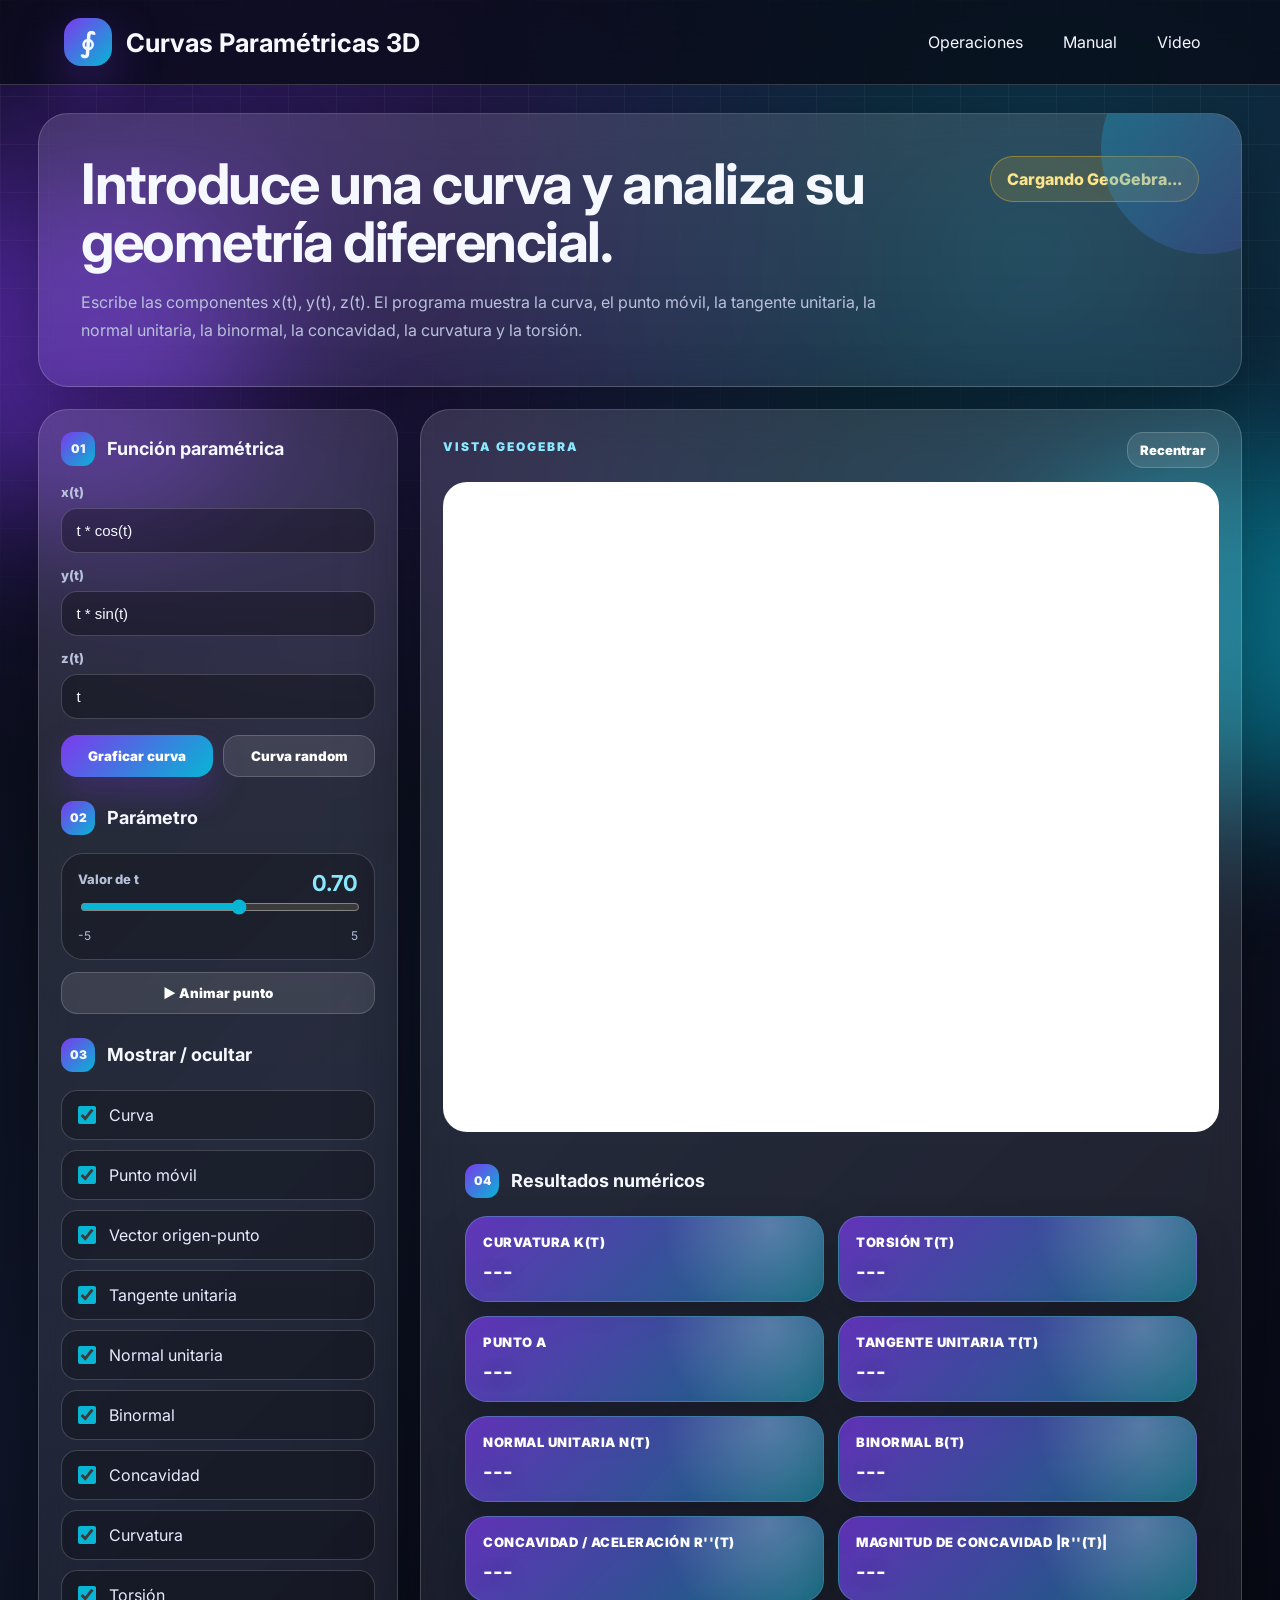
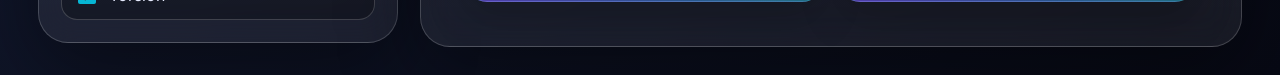
==== index.html @ 20dd904f "Add files via upload" ====
<!DOCTYPE html>
<html lang="es">
<head>
  <meta charset="UTF-8" />
  <meta name="viewport" content="width=device-width, initial-scale=1.0" />
  <title>Visualizador de Curvas Paramétricas 3D</title>
  <link rel="stylesheet" href="styles.css" />
  <script src="https://www.geogebra.org/apps/deployggb.js"></script>
</head>
<body>
  <div class="bg-orb orb-one"></div><div class="bg-orb orb-two"></div><div class="bg-grid"></div>

  <header class="topbar">
    <div class="brand"><div class="logo">∮</div><div><h1>Curvas Paramétricas 3D</h1></div></div>
    <nav class="desktop-nav"><a href="operaciones.html">Operaciones</a><a href="manual.html">Manual</a><a href="video.html">Video</a></nav>
    <button class="menu-btn" id="menuBtn">☰</button>
  </header>

  <aside class="side-menu" id="sideMenu">
    <button class="close-menu" id="closeMenu">×</button>
    <h2>Menú</h2>
    <a href="operaciones.html">Operaciones matemáticas</a>
    <a href="manual.html">Manual de usuario</a>
    <a href="video.html">Video tutorial</a>
    <a href="#panel-config">Configurar curva</a>
    <a href="#panel-resultados">Resultados</a>
  </aside>

  <main class="layout">
    <section class="hero card">
      <div>
        <h2>Introduce una curva y analiza su geometría diferencial.</h2>
        <p class="description">Escribe las componentes x(t), y(t), z(t). El programa muestra la curva, el punto móvil, la tangente unitaria, la normal unitaria, la binormal, la concavidad, la curvatura y la torsión.</p>
      </div>
      <div class="status-pill" id="statusPill">Cargando GeoGebra...</div>
    </section>

    <section class="workspace">
      <section class="control-panel card" id="panel-config">
        <div class="section-title"><span>01</span><h3>Función paramétrica</h3></div>
        <label class="input-group"><span>x(t)</span><input id="xInput" value="t * cos(t)" autocomplete="off" /></label>
        <label class="input-group"><span>y(t)</span><input id="yInput" value="t * sin(t)" autocomplete="off" /></label>
        <label class="input-group"><span>z(t)</span><input id="zInput" value="t" autocomplete="off" /></label>
        <div class="button-row"><button class="primary-btn" id="drawBtn">Graficar curva</button><button class="ghost-btn" id="randomBtn">Curva random</button></div>

        <div class="section-title compact"><span>02</span><h3>Parámetro</h3></div>
        <div class="slider-box">
          <div class="slider-head"><span>Valor de t</span><strong id="tValue">0.70</strong></div>
          <input type="range" id="tSlider" min="-5" max="5" step="0.01" value="0.7" />
          <div class="mini-labels"><span>-5</span><span>5</span></div>
        </div>
        <button class="ghost-btn full" id="playBtn">▶ Animar punto</button>

        <div class="section-title compact"><span>03</span><h3>Mostrar / ocultar</h3></div>
        <div class="toggles">
          <label><input type="checkbox" data-object="f" checked /> Curva</label>
          <label><input type="checkbox" data-object="A" checked /> Punto móvil</label>
          <label><input type="checkbox" data-object="u1" checked /> Vector origen-punto</label>
          <label><input type="checkbox" data-object="TangenteUnitario" checked /> Tangente unitaria</label>
          <label><input type="checkbox" data-object="NormalUnitario" checked /> Normal unitaria</label>
          <label><input type="checkbox" data-object="Binormal" checked /> Binormal</label>
          <label><input type="checkbox" data-object="Concavidad" checked /> Concavidad</label>
          <label><input type="checkbox" data-object="texto2" checked /> Curvatura</label>
          <label><input type="checkbox" data-object="texto3" checked /> Torsión</label>
        </div>
      </section>

      <section class="viewer-card card">
        <div class="viewer-header"><div><p class="eyebrow">Vista GeoGebra</p></div><button class="ghost-btn small" id="resetViewBtn">Recentrar</button></div>
        <div id="ggb-element"></div>
        <section class="data-panel" id="panel-resultados">
          <div class="section-title"><span>04</span><h3>Resultados numéricos</h3></div>
          <div class="metrics-grid">
            <div class="metric"><span>Curvatura κ(t)</span><strong id="curvatureValue">---</strong></div>
            <div class="metric"><span>Torsión τ(t)</span><strong id="torsionValue">---</strong></div>
            <div class="metric"><span>Punto A</span><strong id="pointValue">---</strong></div>
            <div class="metric"><span>Tangente unitaria T(t)</span><strong id="tangentValue">---</strong></div>
            <div class="metric"><span>Normal unitaria N(t)</span><strong id="normalValue">---</strong></div>
            <div class="metric"><span>Binormal B(t)</span><strong id="binormalValue">---</strong></div>
            <div class="metric"><span>Concavidad / aceleración r''(t)</span><strong id="concavityValue">---</strong></div>
            <div class="metric"><span>Magnitud de concavidad |r''(t)|</span><strong id="concavityMagnitudeValue">---</strong></div>
          </div>
        </section>
      </section>
    </section>

  </main>

  
  <script src="app.js"></script>
</body>
</html>
---- styles.css ----
@import url('https://fonts.googleapis.com/css2?family=Inter:wght@400;500;600;700;800;900&display=swap');
:root{--bg:#070914;--panel:rgba(255,255,255,.09);--panel2:rgba(255,255,255,.13);--stroke:rgba(255,255,255,.18);--text:#f6f8ff;--muted:#b8c1db;--accent:#7c3aed;--accent2:#06b6d4;--hot:#f59e0b;--good:#22c55e;--shadow:0 24px 80px rgba(0,0,0,.42)}
*{box-sizing:border-box}html{scroll-behavior:smooth}body{margin:0;font-family:Inter,system-ui,sans-serif;min-height:100vh;color:var(--text);background:radial-gradient(circle at 20% 10%,rgba(124,58,237,.30),transparent 35%),radial-gradient(circle at 80% 15%,rgba(6,182,212,.24),transparent 34%),linear-gradient(135deg,#070914 0%,#10162a 48%,#070914 100%);overflow-x:hidden}.bg-grid{position:fixed;inset:0;pointer-events:none;background-image:linear-gradient(rgba(255,255,255,.05) 1px,transparent 1px),linear-gradient(90deg,rgba(255,255,255,.05) 1px,transparent 1px);background-size:48px 48px;mask-image:linear-gradient(to bottom,black,transparent 85%)}.bg-orb{position:fixed;width:360px;height:360px;border-radius:50%;filter:blur(70px);opacity:.55;pointer-events:none;animation:float 8s ease-in-out infinite alternate}.orb-one{background:#7c3aed;top:18%;left:-100px}.orb-two{background:#06b6d4;right:-120px;bottom:10%;animation-delay:1.5s}@keyframes float{from{transform:translateY(0) scale(1)}to{transform:translateY(-28px) scale(1.06)}}
.topbar{position:sticky;top:0;z-index:20;display:flex;align-items:center;justify-content:space-between;padding:18px 5vw;backdrop-filter:blur(18px);background:rgba(8,11,22,.72);border-bottom:1px solid var(--stroke)}.brand{display:flex;align-items:center;gap:14px}.logo{width:48px;height:48px;display:grid;place-items:center;border-radius:17px;font-size:28px;font-weight:900;background:linear-gradient(135deg,var(--accent),var(--accent2));box-shadow:0 18px 50px rgba(124,58,237,.35)}h1,h2,h3,p{margin:0}h1{font-size:clamp(18px,2vw,26px)}h2{font-size:clamp(28px,5vw,56px);line-height:1.03;letter-spacing:-1.5px}h3{font-size:18px}.eyebrow{color:#8be9ff;font-size:12px;text-transform:uppercase;letter-spacing:2px;font-weight:900;margin-bottom:6px}.desktop-nav{display:flex;gap:10px}.desktop-nav a,.side-menu a{color:var(--text);text-decoration:none;padding:10px 14px;border-radius:999px;border:1px solid transparent;transition:.25s}.desktop-nav a:hover,.side-menu a:hover{background:var(--panel);border-color:var(--stroke)}.menu-btn,.close-menu{display:none;color:#fff;background:var(--panel);border:1px solid var(--stroke);width:42px;height:42px;border-radius:14px;cursor:pointer;font-size:20px}.side-menu{position:fixed;top:0;right:-320px;width:300px;height:100vh;z-index:40;padding:28px;display:flex;flex-direction:column;gap:14px;background:rgba(10,14,30,.96);border-left:1px solid var(--stroke);backdrop-filter:blur(20px);transition:.35s}.side-menu.open{right:0}.layout{width:min(1500px,94vw);margin:28px auto;position:relative;z-index:2}.card{background:linear-gradient(180deg,rgba(255,255,255,.13),rgba(255,255,255,.065));border:1px solid var(--stroke);border-radius:30px;box-shadow:var(--shadow);backdrop-filter:blur(18px)}.hero{display:grid;grid-template-columns:1fr auto;gap:24px;padding:clamp(24px,4vw,42px);margin-bottom:22px;overflow:hidden;position:relative}.hero:after{content:'';position:absolute;right:-70px;top:-70px;width:210px;height:210px;border-radius:50%;background:linear-gradient(135deg,rgba(6,182,212,.35),rgba(124,58,237,.2))}.description{color:var(--muted);margin-top:18px;max-width:850px;line-height:1.7}.status-pill{align-self:start;padding:12px 16px;background:rgba(34,197,94,.14);border:1px solid rgba(34,197,94,.35);border-radius:999px;color:#a7f3d0;font-weight:800;white-space:nowrap}.status-pill.loading{background:rgba(251,191,36,.14);border-color:rgba(251,191,36,.38);color:#fde68a}.status-pill.error{background:rgba(251,113,133,.14);border-color:rgba(251,113,133,.38);color:#fecdd3}
.workspace{display:grid;grid-template-columns:360px minmax(560px,1fr);gap:22px;align-items:start}.control-panel,.data-panel,.viewer-card{padding:22px}.section-title{display:flex;align-items:center;gap:12px;margin-bottom:18px}.section-title.compact{margin-top:24px}.section-title span{width:34px;height:34px;display:grid;place-items:center;border-radius:12px;background:linear-gradient(135deg,var(--accent),var(--accent2));font-size:12px;font-weight:900}.input-group{display:block;margin-bottom:14px}.input-group span,.slider-head span{display:block;color:var(--muted);margin-bottom:8px;font-size:13px;font-weight:800}input{width:100%;border:1px solid var(--stroke);background:rgba(0,0,0,.30);color:var(--text);border-radius:16px;outline:none;padding:13px 14px;font-size:15px;transition:.22s}input:focus{border-color:rgba(6,182,212,.75);box-shadow:0 0 0 4px rgba(6,182,212,.12)}.button-row{display:grid;grid-template-columns:1fr 1fr;gap:10px;margin-top:16px}button{font-family:inherit}.primary-btn,.ghost-btn{border:0;cursor:pointer;border-radius:16px;padding:12px 14px;color:white;font-weight:900;transition:.22s}.primary-btn{background:linear-gradient(135deg,var(--accent),var(--accent2));box-shadow:0 18px 35px rgba(124,58,237,.26)}.primary-btn:hover,.ghost-btn:hover{transform:translateY(-2px)}.ghost-btn{background:rgba(255,255,255,.10);border:1px solid var(--stroke)}.ghost-btn.full{width:100%;margin-top:12px}.ghost-btn.small{padding:9px 12px;font-size:13px}.slider-box{padding:16px;border-radius:22px;background:rgba(0,0,0,.25);border:1px solid var(--stroke)}.slider-head{display:flex;align-items:center;justify-content:space-between}.slider-head strong{font-size:22px;color:#8be9ff}input[type=range]{padding:0;accent-color:var(--accent2);cursor:pointer}.mini-labels{display:flex;justify-content:space-between;color:var(--muted);font-size:12px;margin-top:8px}.toggles{display:grid;gap:10px}.toggles label{display:flex;gap:10px;align-items:center;padding:12px;border-radius:16px;background:rgba(0,0,0,.25);border:1px solid var(--stroke);color:#e7ecff;cursor:pointer}.toggles input{width:18px;height:18px;accent-color:var(--accent2)}
.viewer-card{min-height:auto}.viewer-header{display:flex;justify-content:space-between;align-items:center;margin-bottom:14px;gap:12px}#ggb-element{width:100%;height:650px;overflow:hidden;border-radius:24px;background:#fff;border:1px solid rgba(255,255,255,.25);box-shadow:inset 0 0 0 1px rgba(255,255,255,.15)}
.data-panel{margin-top:24px;padding-top:8px}.metrics-grid{display:grid;grid-template-columns:repeat(2,minmax(230px,1fr));gap:14px}.metric{position:relative;overflow:hidden;padding:17px;border:1px solid rgba(139,233,255,.24);border-radius:22px;background:linear-gradient(135deg,rgba(124,58,237,.72),rgba(6,182,212,.48));box-shadow:0 18px 38px rgba(0,0,0,.22)}.metric:before{content:'';position:absolute;inset:0;background:radial-gradient(circle at 85% 10%,rgba(255,255,255,.22),transparent 34%);pointer-events:none}.metric span{position:relative;display:block;color:#ffffff;font-size:13px;margin-bottom:9px;font-weight:900;text-transform:uppercase;letter-spacing:.5px}.metric strong{position:relative;font-size:21px;overflow-wrap:anywhere;color:#fff;text-shadow:0 2px 20px rgba(0,0,0,.35)}.info-box{margin-top:18px;padding:20px;border-radius:24px;background:linear-gradient(135deg,rgba(6,182,212,.18),rgba(124,58,237,.20));border:1px solid var(--stroke);color:#eaf0ff}.info-box h4{margin:0 0 10px;font-size:20px;color:#fff}.info-box p{line-height:1.65;color:#dbe5ff;margin-bottom:10px}footer{position:relative;z-index:2;text-align:center;color:var(--muted);padding:26px}.content-page{width:min(1100px,92vw);margin:36px auto;position:relative;z-index:2}.content-page .card{padding:clamp(24px,4vw,44px)}.content-page h2{margin-bottom:16px}.content-page h3{margin-top:26px;margin-bottom:10px}.content-page p,.content-page li{color:var(--muted);line-height:1.8}.content-page a{color:#8be9ff}.code-box{padding:18px;border-radius:18px;background:rgba(0,0,0,.35);border:1px solid var(--stroke);overflow:auto;color:#dbeafe;margin-top:14px}.formula-grid{display:grid;grid-template-columns:repeat(2,minmax(240px,1fr));gap:14px;margin-top:18px}.formula-card{padding:18px;border-radius:20px;background:rgba(0,0,0,.25);border:1px solid rgba(139,233,255,.18)}.formula-card b{color:#fff}.back-link{display:inline-block;margin-bottom:18px;color:#8be9ff;text-decoration:none;font-weight:900}@media(max-width:1220px){.workspace{grid-template-columns:1fr}.metrics-grid{grid-template-columns:repeat(2,1fr)}}@media(max-width:760px){.desktop-nav{display:none}.menu-btn,.close-menu{display:block}.hero{grid-template-columns:1fr}.button-row{grid-template-columns:1fr}#ggb-element{height:470px}.viewer-card{min-height:auto}.metrics-grid,.formula-grid{grid-template-columns:1fr}}
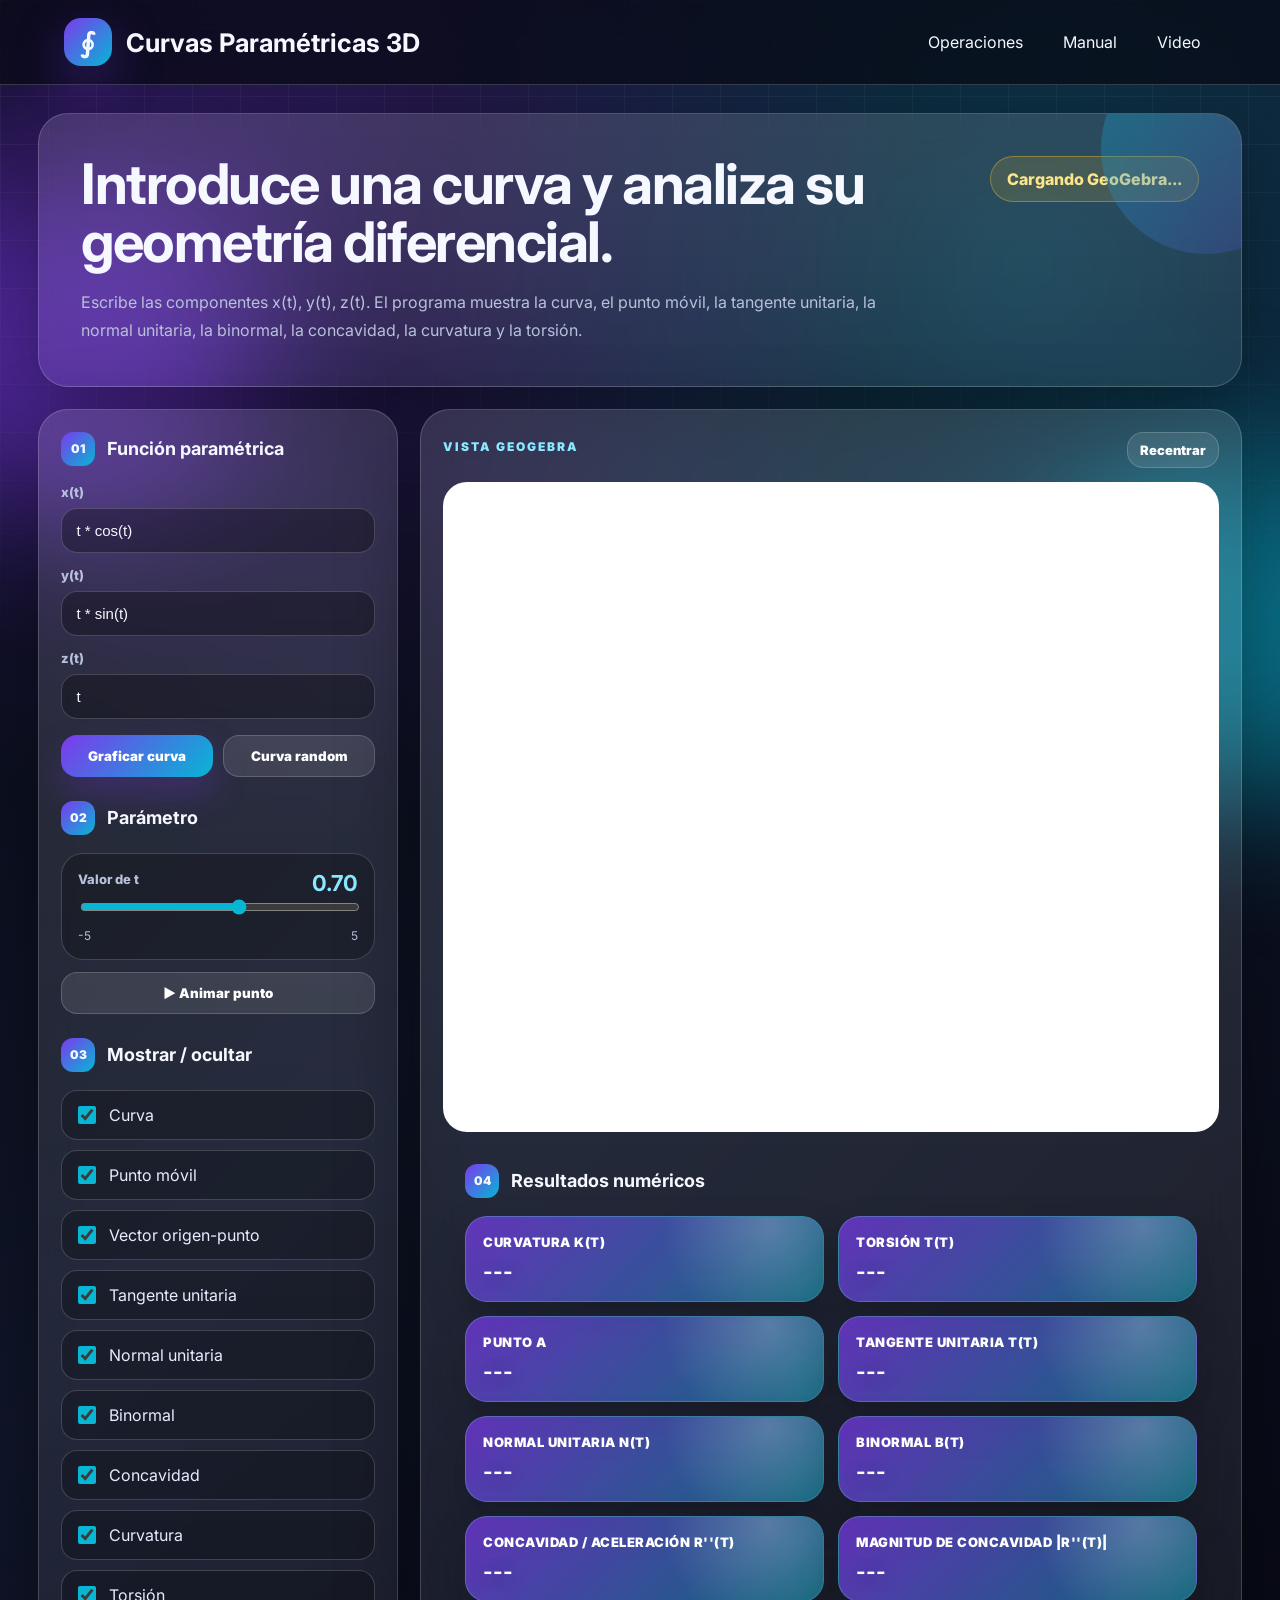
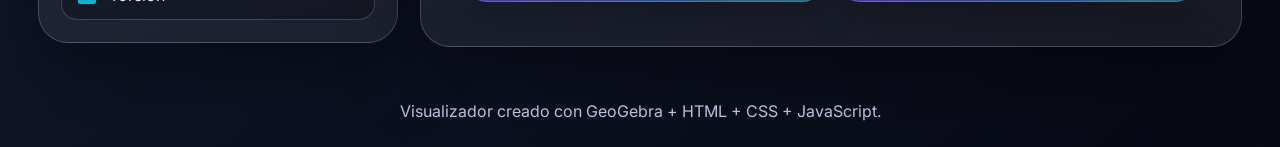
==== commit 27347472: "Add files via upload" ====
--- a/index.html
+++ b/index.html
@@ -12,7 +12,7 @@
 
   <header class="topbar">
     <div class="brand"><div class="logo">∮</div><div><h1>Curvas Paramétricas 3D</h1></div></div>
-    <nav class="desktop-nav"><a href="operaciones.html">Operaciones</a><a href="manual.html">Manual</a><a href="video.html">Video</a></nav>
+    <nav class="desktop-nav"><a href="operaciones.html">Operaciones</a><a href="manual_usuario.pdf" target="_blank">Manual</a><a href="video_tutorial.mp4" target="_blank">Video</a></nav>
     <button class="menu-btn" id="menuBtn">☰</button>
   </header>
 
@@ -20,8 +20,8 @@
     <button class="close-menu" id="closeMenu">×</button>
     <h2>Menú</h2>
     <a href="operaciones.html">Operaciones matemáticas</a>
-    <a href="manual.html">Manual de usuario</a>
-    <a href="video.html">Video tutorial</a>
+    <a href="manual_usuario.pdf" target="_blank">Manual de usuario</a>
+    <a href="video_tutorial.mp4" target="_blank">Video tutorial</a>
     <a href="#panel-config">Configurar curva</a>
     <a href="#panel-resultados">Resultados</a>
   </aside>
@@ -86,7 +86,7 @@
 
   </main>
 
-  
+  <footer>Visualizador creado con GeoGebra + HTML + CSS + JavaScript.</footer>
   <script src="app.js"></script>
 </body>
 </html>
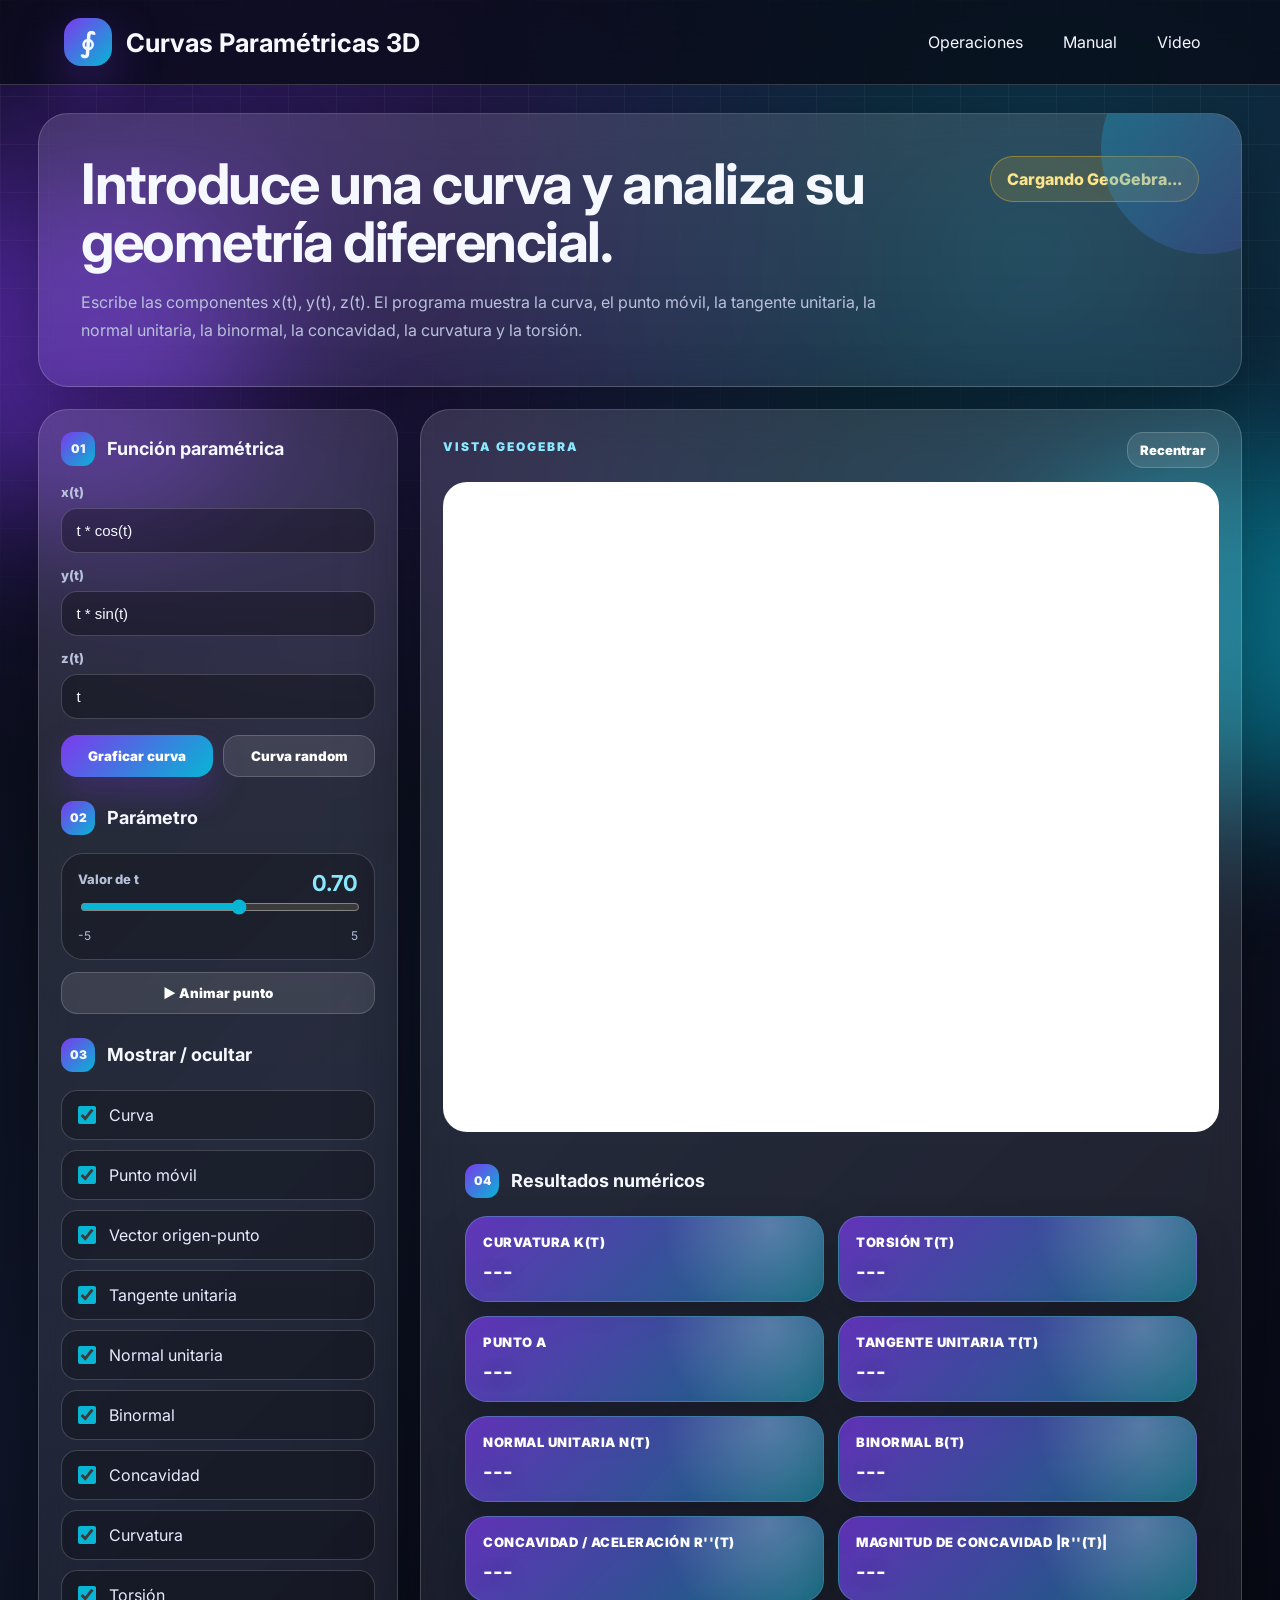
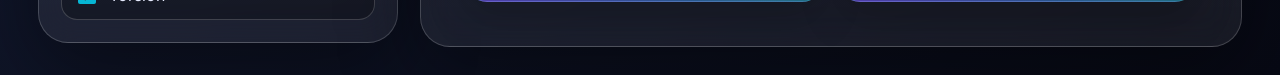
==== commit e3ee9c74: "Update index.html" ====
--- a/index.html
+++ b/index.html
@@ -86,7 +86,7 @@
 
   </main>
 
-  <footer>Visualizador creado con GeoGebra + HTML + CSS + JavaScript.</footer>
+
   <script src="app.js"></script>
 </body>
 </html>
